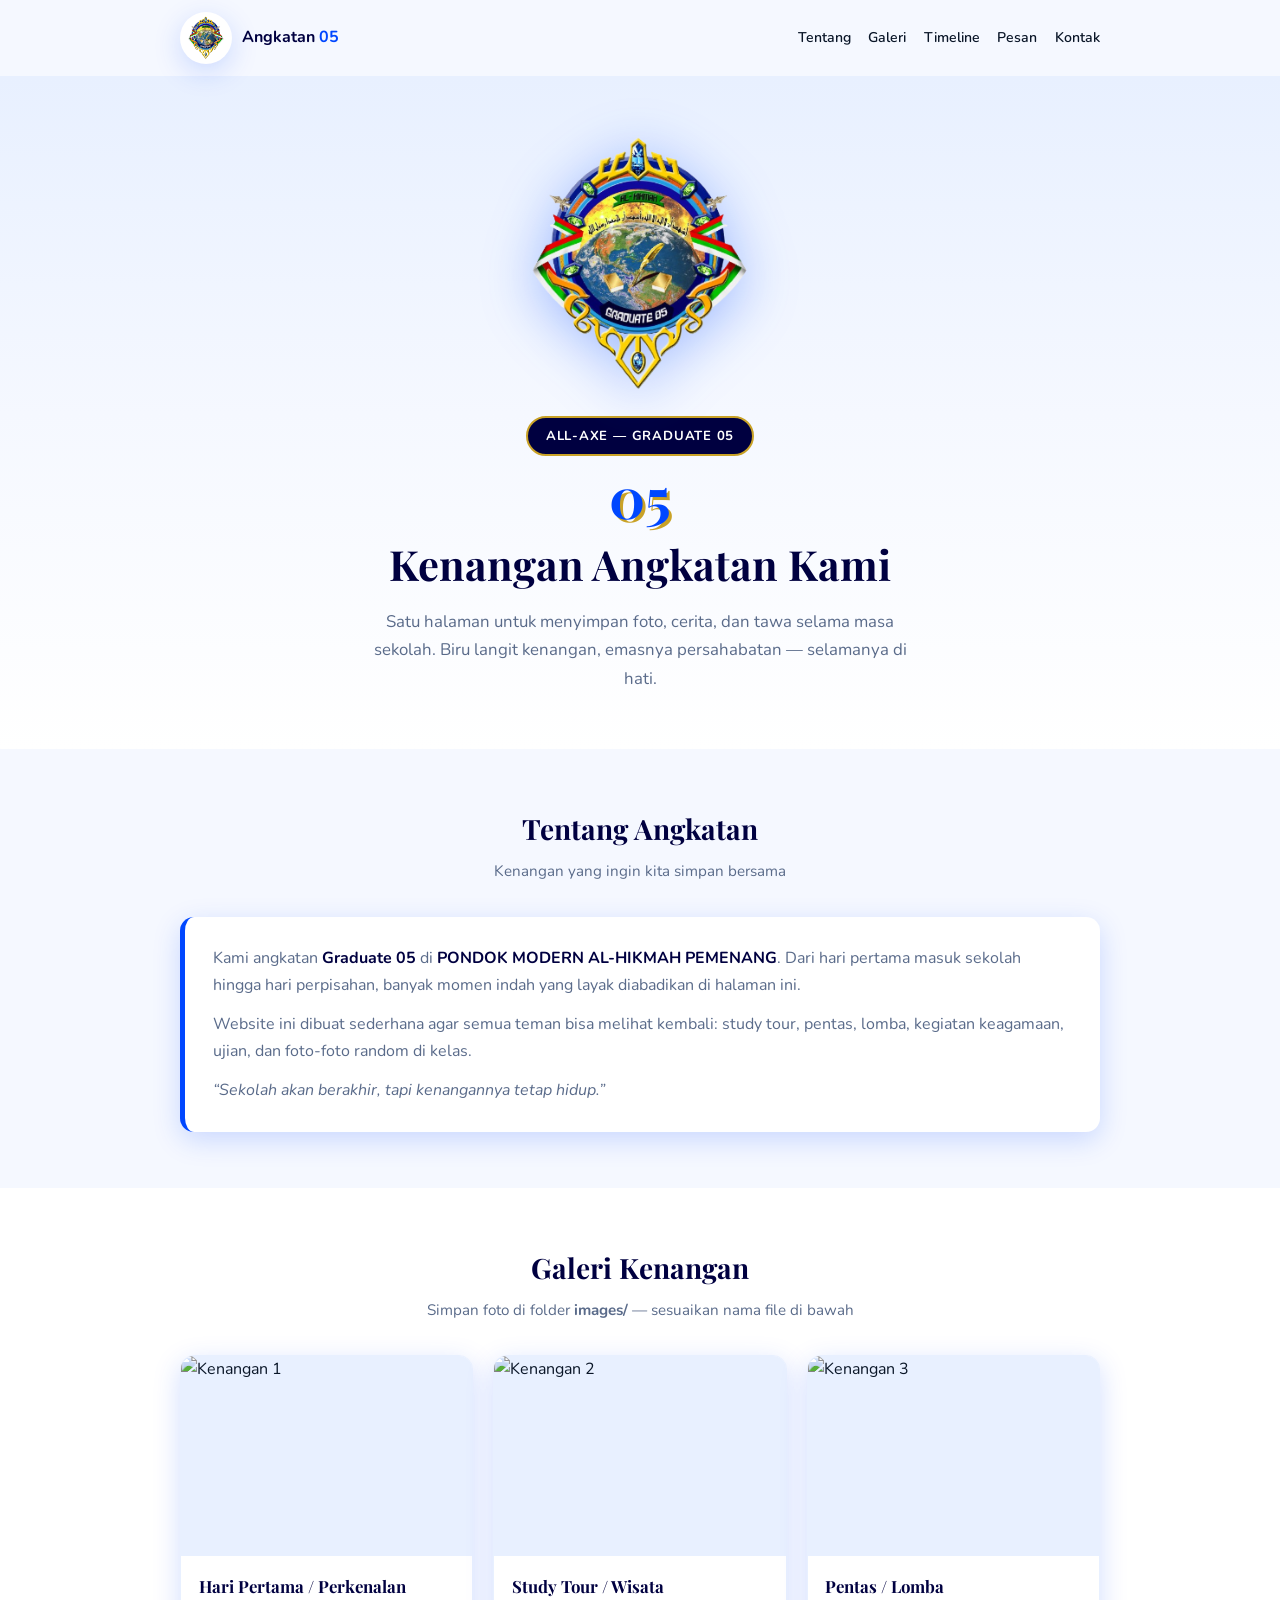
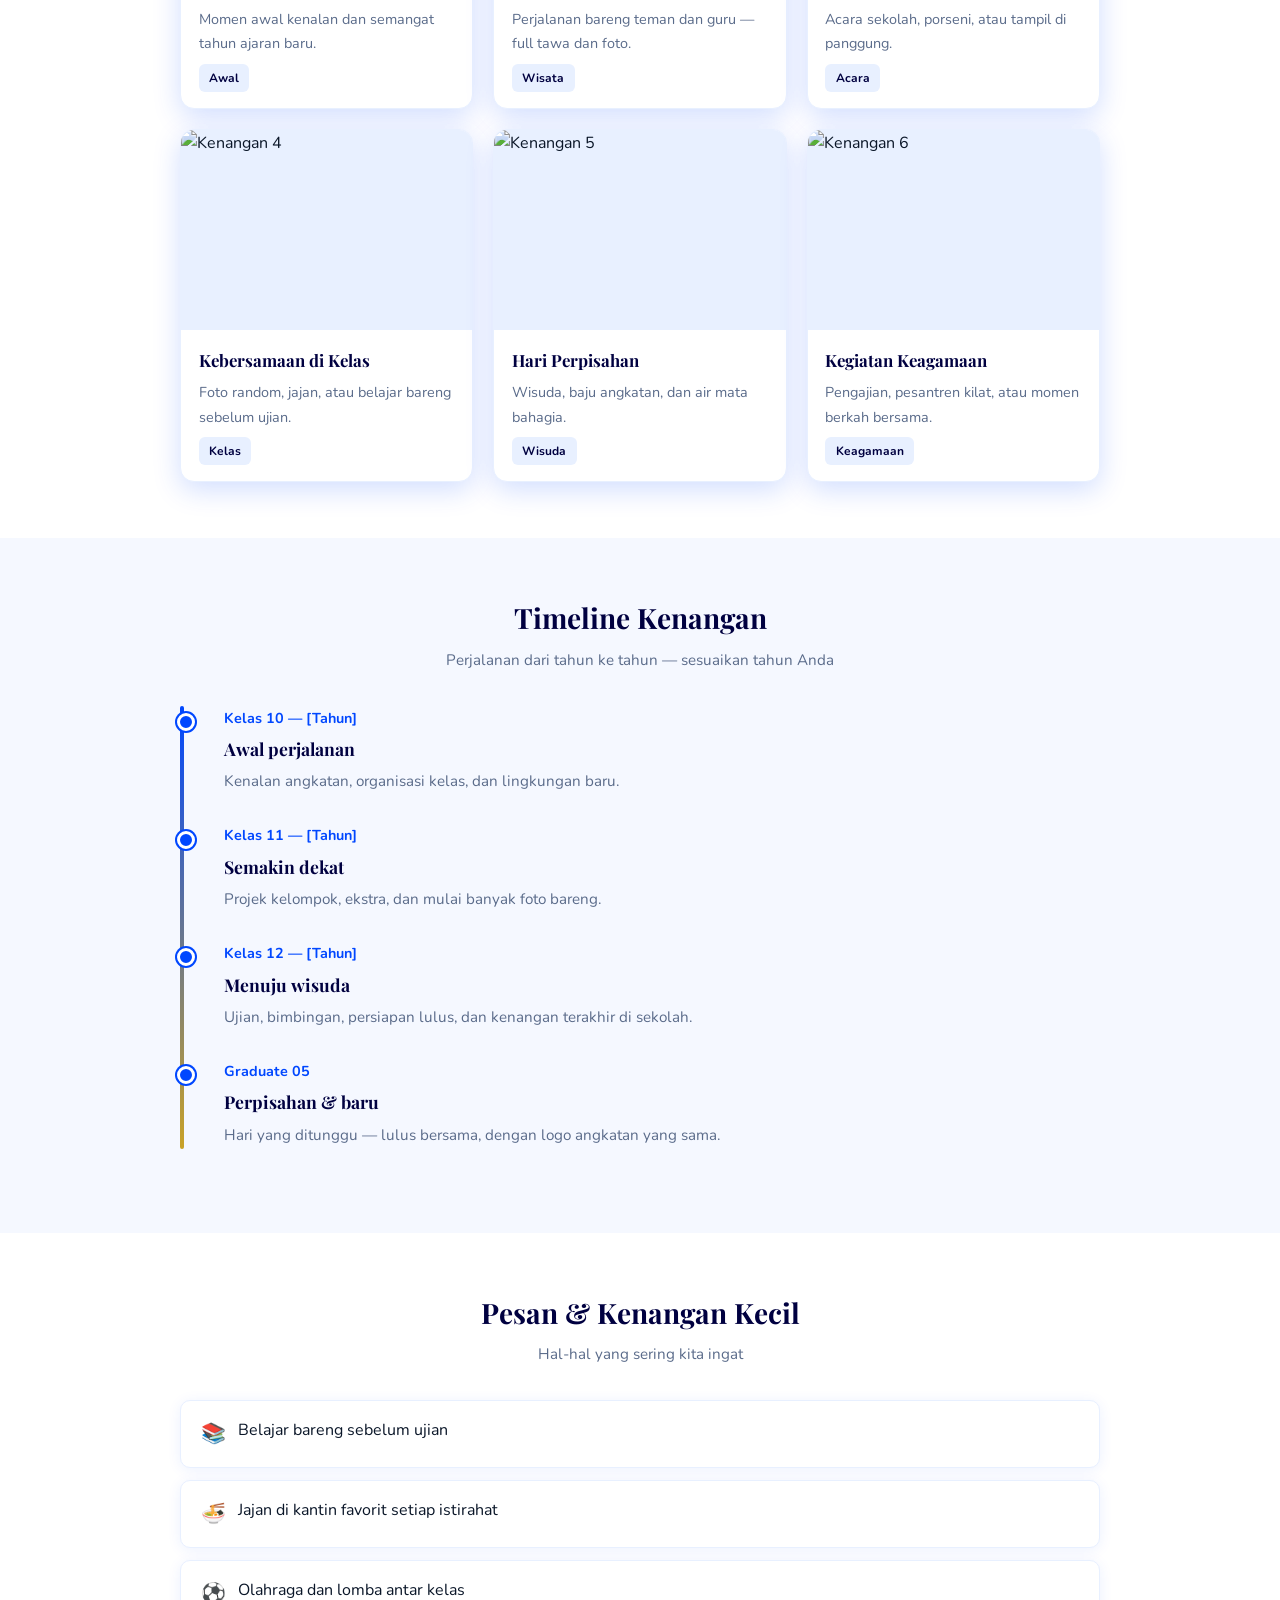
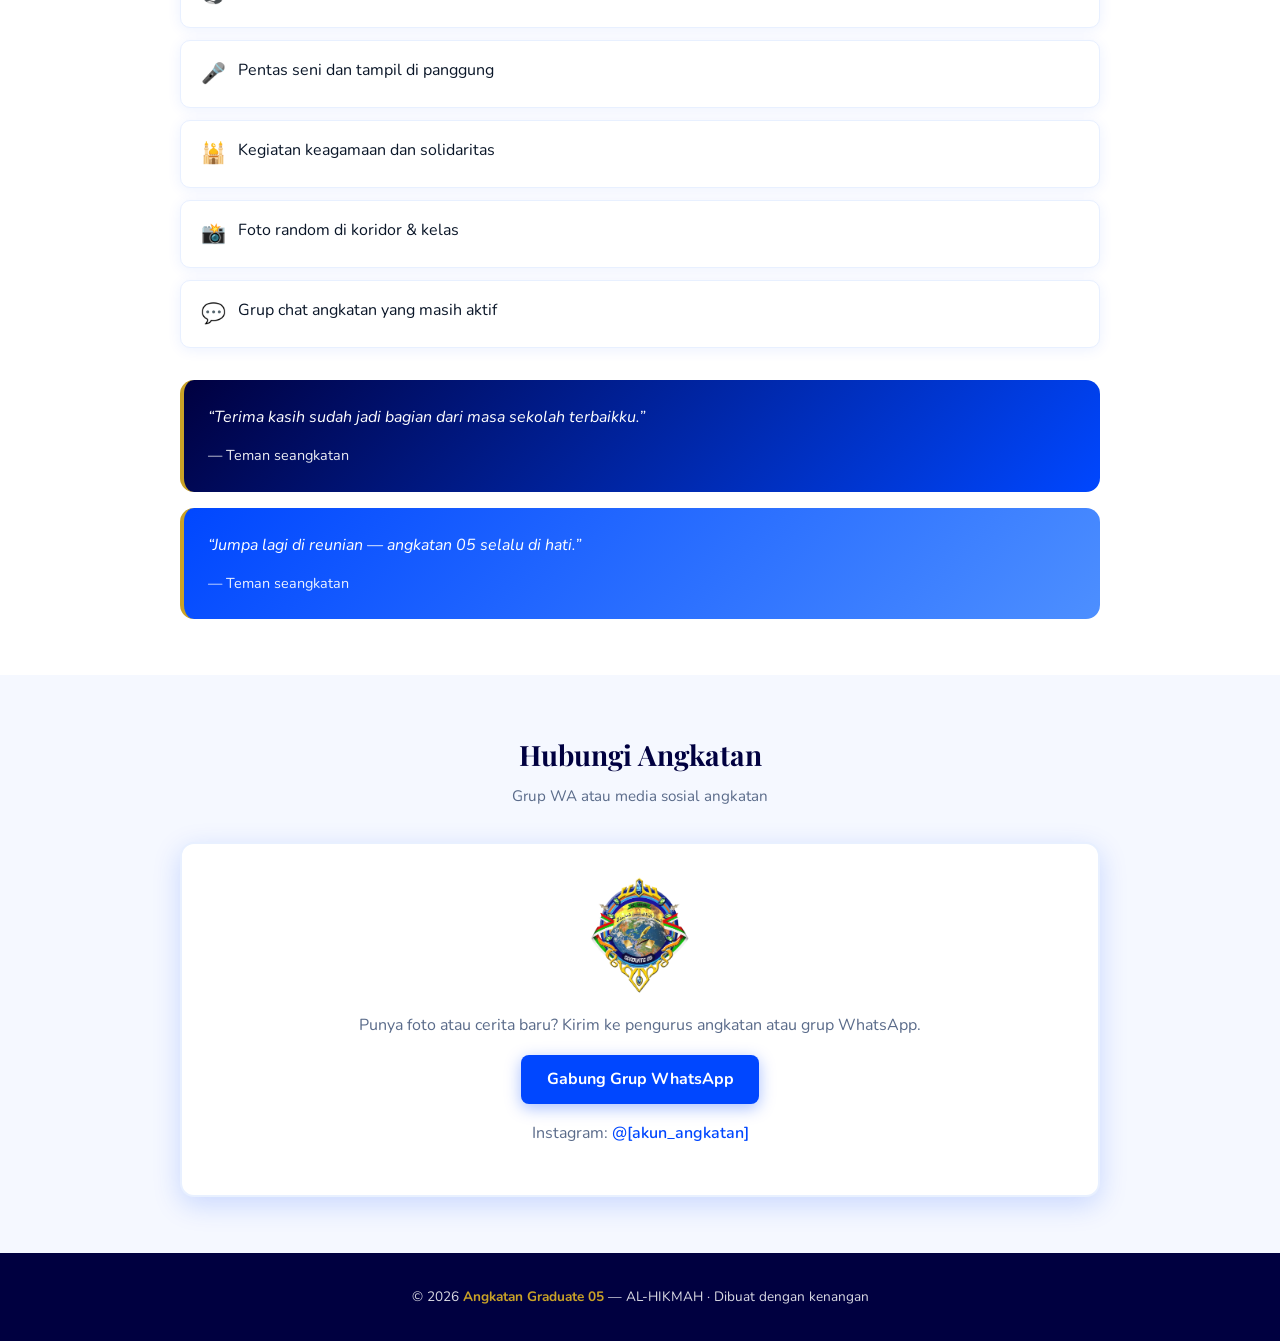
==== portofolio all_axe.html @ e1f3065b "portofolio" ====
<!DOCTYPE html>
<html lang="id">
<head>
  <meta charset="UTF-8" />
  <meta name="viewport" content="width=device-width, initial-scale=1.0" />
  <meta name="description" content="Kenangan Angkatan All-Axe Graduate 05" />
  <title>Kenangan Angkatan All Axe Graduate 05</title>
  <link rel="preconnect" href="https://fonts.googleapis.com" />
  <link rel="preconnect" href="https://fonts.gstatic.com" crossorigin />
  <link href="https://fonts.googleapis.com/css2?family=Playfair+Display:wght@600;700&family=Nunito:wght@400;600;700&display=swap" rel="stylesheet" />
  <style>
    :root {
      --biru-royal: #0047ff;
      --biru-royal-gelap: #0036c4;
      --biru-navy: #000040;
      --biru-muda: #e8f0ff;
      --emas: #c9a227;
      --putih: #ffffff;
      --krem: #f5f8ff;
      --teks: #0a1628;
      --abu: #5a6b8a;
      --bayang: 0 8px 28px rgba(0, 71, 255, 0.18);
      --radius: 14px;
    }

    * { box-sizing: border-box; margin: 0; padding: 0; }
    html { scroll-behavior: smooth; }
    body {
      font-family: "Nunito", system-ui, sans-serif;
      background: var(--krem);
      color: var(--teks);
      line-height: 1.7;
    }
    h1, h2, h3 { font-family: "Playfair Display", Georgia, serif; }
    img { max-width: 100%; display: block; }
    a { color: var(--biru-royal); text-decoration: none; font-weight: 600; }
    a:hover { color: var(--biru-royal-gelap); }

    .container { max-width: 960px; margin: 0 auto; padding: 0 1.25rem; }

    /* Header */
    header {
      position: sticky;
      top: 0;
      z-index: 50;
      background: rgba(245, 248, 255, 0.96);
      backdrop-filter: blur(10px);
      border-bottom: 2px solid var(--biru-muda);
    }
    .nav-inner {
      display: flex;
      align-items: center;
      justify-content: space-between;
      padding: 0.75rem 1.25rem;
      max-width: 960px;
      margin: 0 auto;
      flex-wrap: wrap;
      gap: 0.75rem;
    }
    .logo-wrap {
      display: flex;
      align-items: center;
      gap: 0.65rem;
      text-decoration: none;
      color: var(--biru-navy);
    }
    .logo-img {
      width: 52px;
      height: 52px;
      object-fit: contain;
      border-radius: 50%;
      background: var(--putih);
      padding: 4px;
      box-shadow: var(--bayang);
    }
    .logo-text { font-weight: 700; font-size: 1rem; }
    .logo-text strong { color: var(--biru-royal); }
    nav { display: flex; gap: 1.1rem; flex-wrap: wrap; }
    nav a { font-size: 0.88rem; color: var(--teks); font-weight: 600; }
    nav a:hover { color: var(--biru-royal); }

    /* Hero */
    .hero {
      text-align: center;
      padding: 3.5rem 1.25rem 3.5rem;
      background: linear-gradient(180deg, var(--biru-muda) 0%, var(--krem) 50%, var(--putih) 100%);
    }
    .hero-logo-wrap {
      margin: 0 auto 1.25rem;
      width: min(220px, 60vw);
    }
    .hero-logo {
      width: 100%;
      height: auto;
      object-fit: contain;
      filter: drop-shadow(0 10px 28px rgba(0, 71, 255, 0.35));
    }
    .hero .badge {
      display: inline-block;
      background: var(--biru-navy);
      color: var(--putih);
      padding: 0.4rem 1.1rem;
      border-radius: 999px;
      font-size: 0.82rem;
      font-weight: 700;
      letter-spacing: 0.06em;
      margin-bottom: 0.75rem;
      border: 2px solid var(--emas);
    }
    .hero .tahun {
      font-size: 3.5rem;
      font-weight: 700;
      color: var(--biru-royal);
      text-shadow: 3px 3px 0 var(--emas);
      line-height: 1;
      margin-bottom: 0.35rem;
      font-family: "Playfair Display", serif;
    }
    .hero h1 {
      font-size: clamp(1.85rem, 5vw, 2.6rem);
      color: var(--biru-navy);
      margin-bottom: 0.5rem;
    }
    .hero .sub {
      font-size: 1.05rem;
      color: var(--abu);
      max-width: 540px;
      margin: 0 auto;
    }

    /* Sections */
    section { padding: 3.5rem 0; }
    section.alt { background: var(--putih); }
    .section-head { text-align: center; margin-bottom: 2rem; }
    .section-head h2 {
      font-size: 1.75rem;
      color: var(--biru-navy);
      margin-bottom: 0.35rem;
    }
    .section-head p { color: var(--abu); font-size: 0.95rem; }

    .intro {
      background: var(--putih);
      padding: 1.75rem;
      border-radius: var(--radius);
      box-shadow: var(--bayang);
      border-left: 5px solid var(--biru-royal);
    }
    .intro p { margin-bottom: 0.75rem; color: var(--abu); }
    .intro p:last-child { margin-bottom: 0; }
    .intro strong { color: var(--biru-navy); }

    /* Galeri */
    .gallery {
      display: grid;
      grid-template-columns: repeat(auto-fill, minmax(260px, 1fr));
      gap: 1.25rem;
    }
    .memory-card {
      background: var(--putih);
      border-radius: var(--radius);
      overflow: hidden;
      box-shadow: var(--bayang);
      border: 1px solid var(--biru-muda);
      transition: transform 0.2s;
    }
    .memory-card:hover { transform: translateY(-5px); }
    .memory-card img {
      width: 100%;
      height: 200px;
      object-fit: cover;
      background: var(--biru-muda);
    }
    .memory-card .body { padding: 1rem 1.1rem; }
    .memory-card h3 {
      font-size: 1.05rem;
      color: var(--biru-navy);
      margin-bottom: 0.35rem;
    }
    .memory-card p { font-size: 0.9rem; color: var(--abu); }
    .memory-card .tag {
      display: inline-block;
      margin-top: 0.5rem;
      font-size: 0.75rem;
      background: var(--biru-muda);
      color: var(--biru-navy);
      padding: 0.25rem 0.65rem;
      border-radius: 6px;
      font-weight: 700;
    }

    /* Timeline */
    .timeline { position: relative; padding-left: 1.5rem; }
    .timeline::before {
      content: "";
      position: absolute;
      left: 0;
      top: 0;
      bottom: 0;
      width: 4px;
      background: linear-gradient(var(--biru-royal), var(--emas));
      border-radius: 4px;
    }
    .timeline-item {
      position: relative;
      margin-bottom: 1.75rem;
      padding-left: 1.25rem;
    }
    .timeline-item::before {
      content: "";
      position: absolute;
      left: -1.7rem;
      top: 0.45rem;
      width: 12px;
      height: 12px;
      background: var(--biru-royal);
      border: 3px solid var(--putih);
      border-radius: 50%;
      box-shadow: 0 0 0 2px var(--biru-royal);
    }
    .timeline-item .year {
      font-weight: 700;
      color: var(--biru-royal);
      font-size: 0.9rem;
      margin-bottom: 0.25rem;
    }
    .timeline-item h3 {
      font-size: 1.1rem;
      color: var(--biru-navy);
      margin-bottom: 0.35rem;
    }
    .timeline-item p { color: var(--abu); font-size: 0.95rem; }

    /* Pesan */
    .list-memories { list-style: none; display: grid; gap: 0.75rem; }
    .list-memories li {
      background: var(--putih);
      padding: 1rem 1.25rem;
      border-radius: 10px;
      box-shadow: 0 2px 14px rgba(0, 71, 255, 0.08);
      display: flex;
      gap: 0.75rem;
      align-items: flex-start;
      border: 1px solid var(--biru-muda);
    }
    .list-memories .icon { font-size: 1.25rem; flex-shrink: 0; }

    .quotes { display: grid; gap: 1rem; margin-top: 2rem; }
    .quote-box {
      background: linear-gradient(135deg, var(--biru-navy) 0%, var(--biru-royal) 100%);
      color: var(--putih);
      padding: 1.5rem;
      border-radius: var(--radius);
      font-style: italic;
      border-left: 4px solid var(--emas);
    }
    .quote-box.alt {
      background: linear-gradient(135deg, var(--biru-royal) 0%, #4d8fff 100%);
    }
    .quote-box cite {
      display: block;
      margin-top: 0.75rem;
      font-style: normal;
      font-size: 0.9rem;
      opacity: 0.92;
    }

    /* Kontak */
    .contact-box {
      text-align: center;
      background: var(--putih);
      padding: 2rem;
      border-radius: var(--radius);
      box-shadow: var(--bayang);
      border: 2px solid var(--biru-muda);
    }
    .contact-box p { color: var(--abu); margin-bottom: 1rem; }
    .contact-logo {
      width: 100px;
      margin: 0 auto 1rem;
      opacity: 0.95;
    }
    .btn {
      display: inline-block;
      background: var(--biru-royal);
      color: var(--putih);
      padding: 0.7rem 1.6rem;
      border-radius: 8px;
      font-weight: 700;
      box-shadow: 0 4px 16px rgba(0, 71, 255, 0.35);
    }
    .btn:hover {
      background: var(--biru-royal-gelap);
      color: var(--putih);
      text-decoration: none;
    }

    footer {
      text-align: center;
      padding: 2rem 1rem;
      font-size: 0.85rem;
      color: var(--abu);
      background: var(--biru-navy);
      color: rgba(255,255,255,0.85);
    }
    footer strong { color: var(--emas); }
  </style>
</head>
<body>

  <header>
    <div class="nav-inner">
      <a href="#" class="logo-wrap">
        <img src="logo2.png" alt="Logo All-Axe Graduate 05" class="logo-img" />
        <span class="logo-text">Angkatan <strong>05</strong></span>
      </a>
      <nav>
        <a href="#tentang">Tentang</a>
        <a href="#galeri">Galeri</a>
        <a href="#timeline">Timeline</a>
        <a href="#pesan">Pesan</a>
        <a href="#kontak">Kontak</a>
      </nav>
    </div>
  </header>

  <section class="hero">
    <div class="hero-logo-wrap">
      <img
        src="logo2.png"
        alt="Logo All-Axe Graduate 05"
        class="hero-logo"
      />
    </div>
    <span class="badge">ALL-AXE — GRADUATE 05</span>
    <p class="tahun">05</p>
    <h1>Kenangan Angkatan Kami</h1>
    <p class="sub">
      Satu halaman untuk menyimpan foto, cerita, dan tawa selama masa sekolah.
      Biru langit kenangan, emasnya persahabatan — selamanya di hati.
    </p>
  </section>

  <section id="tentang">
    <div class="container">
      <div class="section-head">
        <h2>Tentang Angkatan</h2>
        <p>Kenangan yang ingin kita simpan bersama</p>
      </div>
      <div class="intro">
        <p>
          Kami angkatan <strong>Graduate 05</strong> di <strong>PONDOK MODERN AL-HIKMAH PEMENANG</strong>.
          Dari hari pertama masuk sekolah hingga hari perpisahan, banyak momen indah
          yang layak diabadikan di halaman ini.
        </p>
        <p>
          Website ini dibuat sederhana agar semua teman bisa melihat kembali:
          study tour, pentas, lomba, kegiatan keagamaan, ujian, dan foto-foto random di kelas.
        </p>
        <p><em>“Sekolah akan berakhir, tapi kenangannya tetap hidup.”</em></p>
      </div>
    </div>
  </section>

  <section id="galeri" class="alt">
    <div class="container">
      <div class="section-head">
        <h2>Galeri Kenangan</h2>
        <p>Simpan foto di folder <strong>images/</strong> — sesuaikan nama file di bawah</p>
      </div>
      <div class="gallery">

        <article class="memory-card">
          <img src="images/foto-1.jpg" alt="Kenangan 1" />
          <div class="body">
            <h3>Hari Pertama / Perkenalan</h3>
            <p>Momen awal kenalan dan semangat tahun ajaran baru.</p>
            <span class="tag">Awal</span>
          </div>
        </article>

        <article class="memory-card">
          <img src="images/foto-2.jpg" alt="Kenangan 2" />
          <div class="body">
            <h3>Study Tour / Wisata</h3>
            <p>Perjalanan bareng teman dan guru — full tawa dan foto.</p>
            <span class="tag">Wisata</span>
          </div>
        </article>

        <article class="memory-card">
          <img src="images/foto-3.jpg" alt="Kenangan 3" />
          <div class="body">
            <h3>Pentas / Lomba</h3>
            <p>Acara sekolah, porseni, atau tampil di panggung.</p>
            <span class="tag">Acara</span>
          </div>
        </article>

        <article class="memory-card">
          <img src="images/foto-4.jpg" alt="Kenangan 4" />
          <div class="body">
            <h3>Kebersamaan di Kelas</h3>
            <p>Foto random, jajan, atau belajar bareng sebelum ujian.</p>
            <span class="tag">Kelas</span>
          </div>
        </article>

        <article class="memory-card">
          <img src="images/foto-5.jpg" alt="Kenangan 5" />
          <div class="body">
            <h3>Hari Perpisahan</h3>
            <p>Wisuda, baju angkatan, dan air mata bahagia.</p>
            <span class="tag">Wisuda</span>
          </div>
        </article>

        <article class="memory-card">
          <img src="images/foto-6.jpg" alt="Kenangan 6" />
          <div class="body">
            <h3>Kegiatan Keagamaan</h3>
            <p>Pengajian, pesantren kilat, atau momen berkah bersama.</p>
            <span class="tag">Keagamaan</span>
          </div>
        </article>

      </div>
    </div>
  </section>

  <section id="timeline">
    <div class="container">
      <div class="section-head">
        <h2>Timeline Kenangan</h2>
        <p>Perjalanan dari tahun ke tahun — sesuaikan tahun Anda</p>
      </div>
      <div class="timeline">
        <div class="timeline-item">
          <div class="year">Kelas 10 — [Tahun]</div>
          <h3>Awal perjalanan</h3>
          <p>Kenalan angkatan, organisasi kelas, dan lingkungan baru.</p>
        </div>
        <div class="timeline-item">
          <div class="year">Kelas 11 — [Tahun]</div>
          <h3>Semakin dekat</h3>
          <p>Projek kelompok, ekstra, dan mulai banyak foto bareng.</p>
        </div>
        <div class="timeline-item">
          <div class="year">Kelas 12 — [Tahun]</div>
          <h3>Menuju wisuda</h3>
          <p>Ujian, bimbingan, persiapan lulus, dan kenangan terakhir di sekolah.</p>
        </div>
        <div class="timeline-item">
          <div class="year">Graduate 05</div>
          <h3>Perpisahan &amp; baru</h3>
          <p>Hari yang ditunggu — lulus bersama, dengan logo angkatan yang sama.</p>
        </div>
      </div>
    </div>
  </section>

  <section id="pesan" class="alt">
    <div class="container">
      <div class="section-head">
        <h2>Pesan &amp; Kenangan Kecil</h2>
        <p>Hal-hal yang sering kita ingat</p>
      </div>
      <ul class="list-memories">
        <li><span class="icon">📚</span> Belajar bareng sebelum ujian</li>
        <li><span class="icon">🍜</span> Jajan di kantin favorit setiap istirahat</li>
        <li><span class="icon">⚽</span> Olahraga dan lomba antar kelas</li>
        <li><span class="icon">🎤</span> Pentas seni dan tampil di panggung</li>
        <li><span class="icon">🕌</span> Kegiatan keagamaan dan solidaritas</li>
        <li><span class="icon">📸</span> Foto random di koridor &amp; kelas</li>
        <li><span class="icon">💬</span> Grup chat angkatan yang masih aktif</li>
      </ul>

      <div class="quotes">
        <blockquote class="quote-box">
          “Terima kasih sudah jadi bagian dari masa sekolah terbaikku.”
          <cite>— Teman seangkatan</cite>
        </blockquote>
        <blockquote class="quote-box alt">
          “Jumpa lagi di reunian — angkatan 05 selalu di hati.”
          <cite>— Teman seangkatan</cite>
        </blockquote>
      </div>
    </div>
  </section>

  <section id="kontak">
    <div class="container">
      <div class="section-head">
        <h2>Hubungi Angkatan</h2>
        <p>Grup WA atau media sosial angkatan</p>
      </div>
      <div class="contact-box">
        <img src="logo2.png" alt="" class="contact-logo" />
        <p>
          Punya foto atau cerita baru? Kirim ke pengurus angkatan atau grup WhatsApp.
        </p>
        <a class="btn" href="https://chat.whatsapp.com/[LINK-GRUP-WA]" target="_blank" rel="noopener">
          Gabung Grup WhatsApp
        </a>
        <p style="margin-top: 1rem;">
          Instagram:
          <a href="https://instagram.com/[akun_angkatan]" target="_blank">@[akun_angkatan]</a>
        </p>
      </div>
    </div>
  </section>
  <footer>
    © 2026 <strong>Angkatan Graduate 05</strong> — AL-HIKMAH · Dibuat dengan kenangan
  </footer>
</body>
</html>
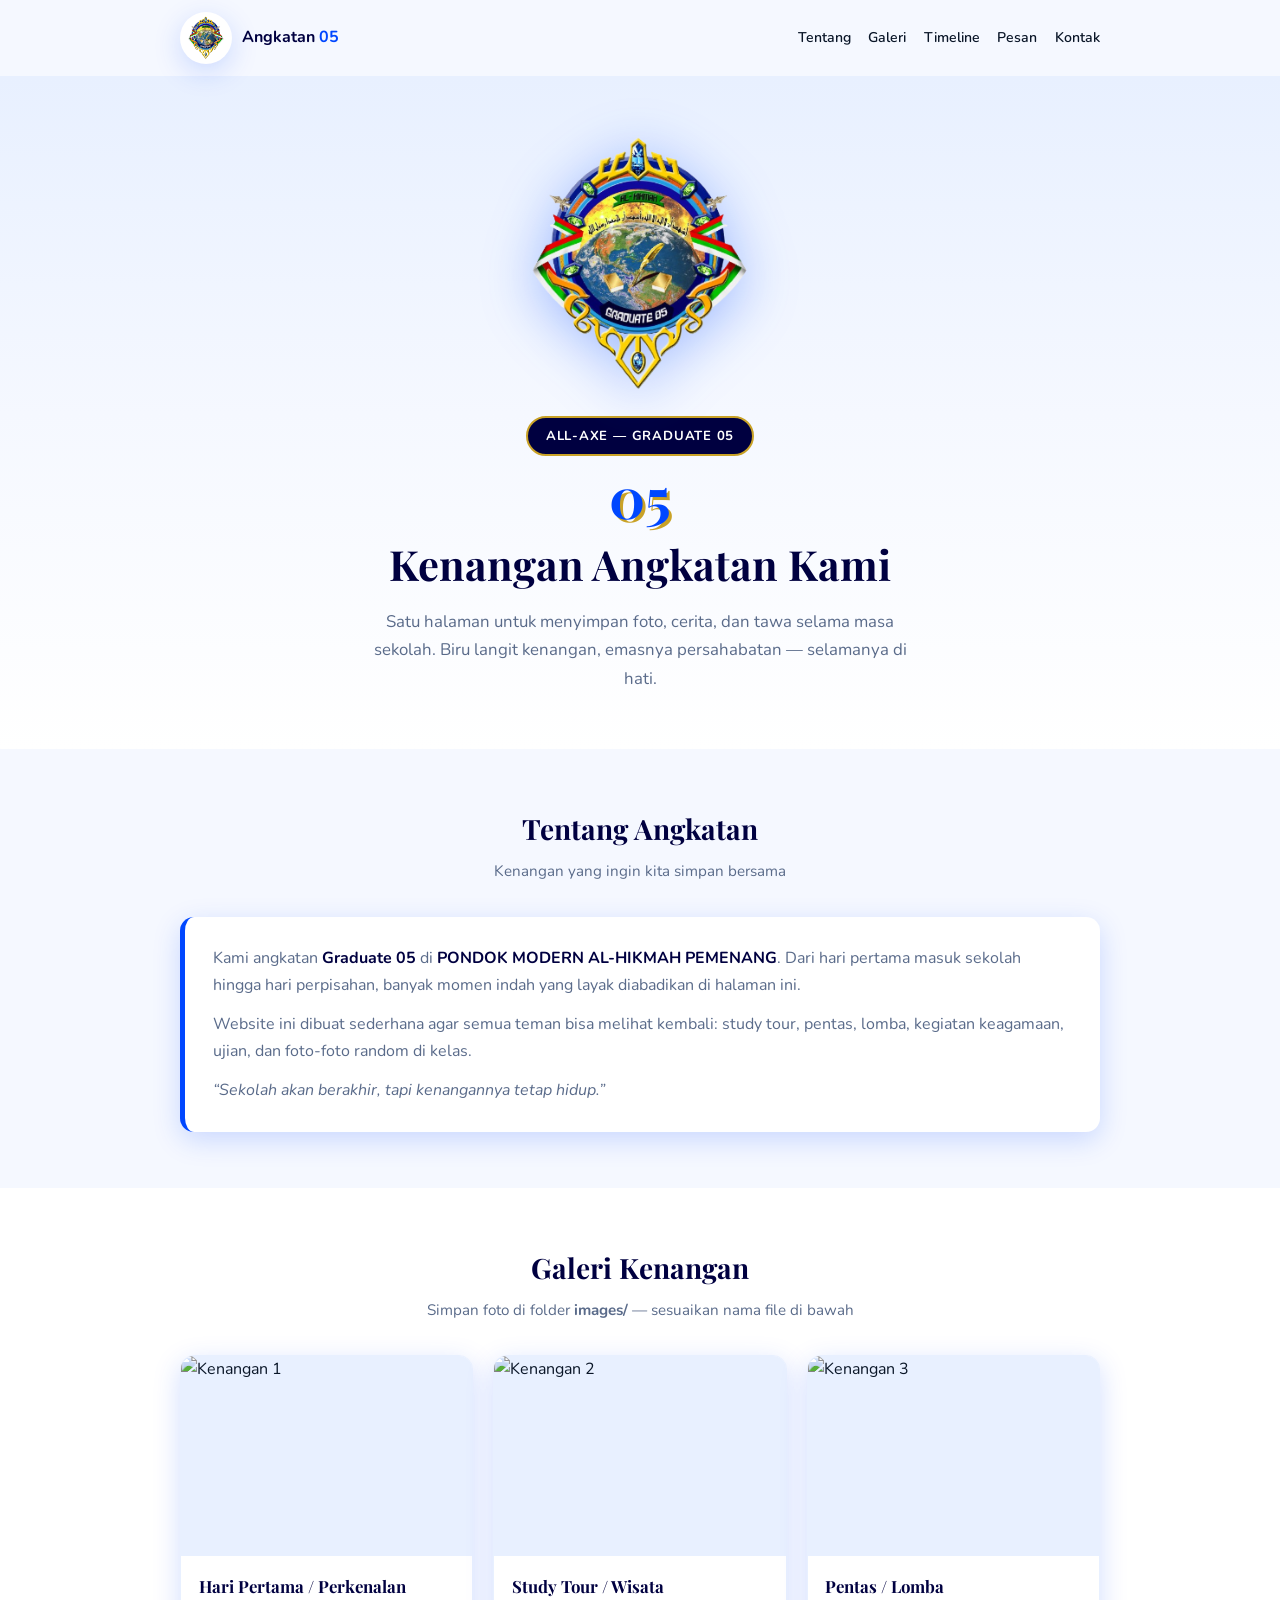
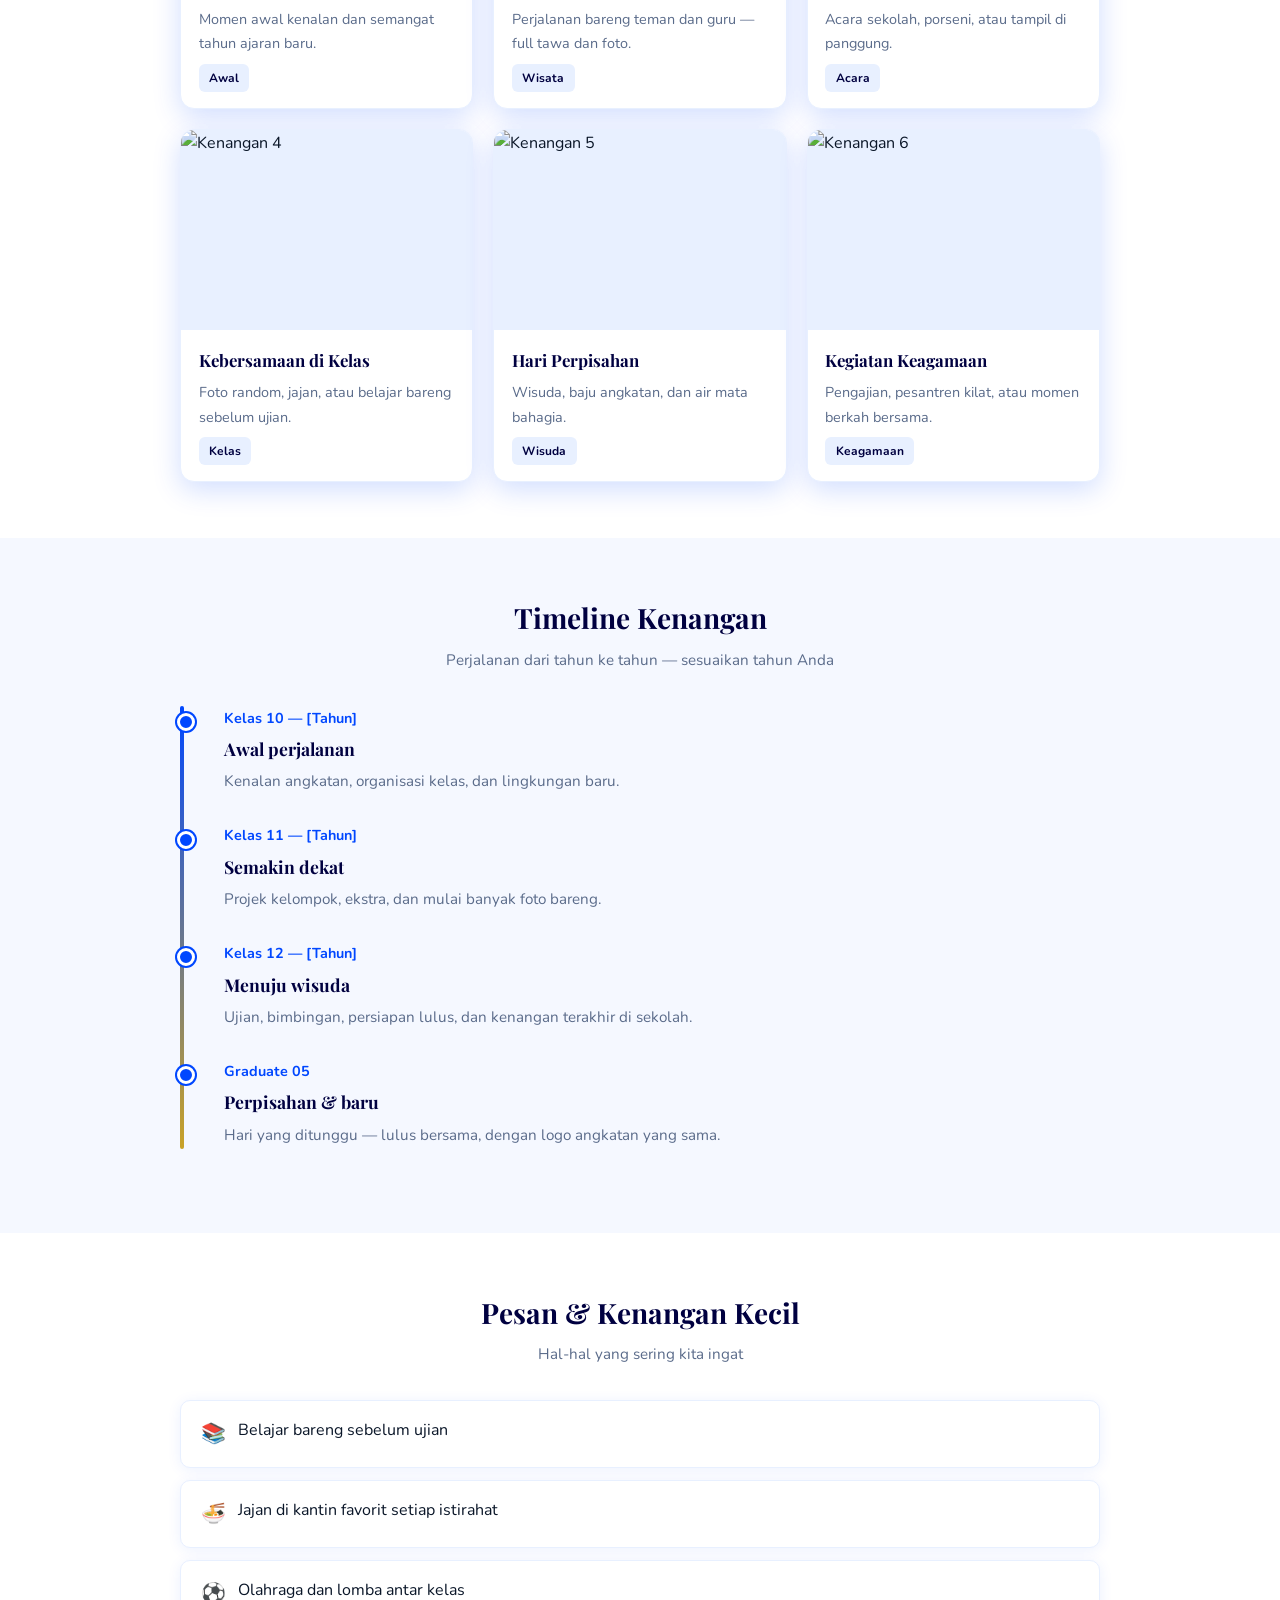
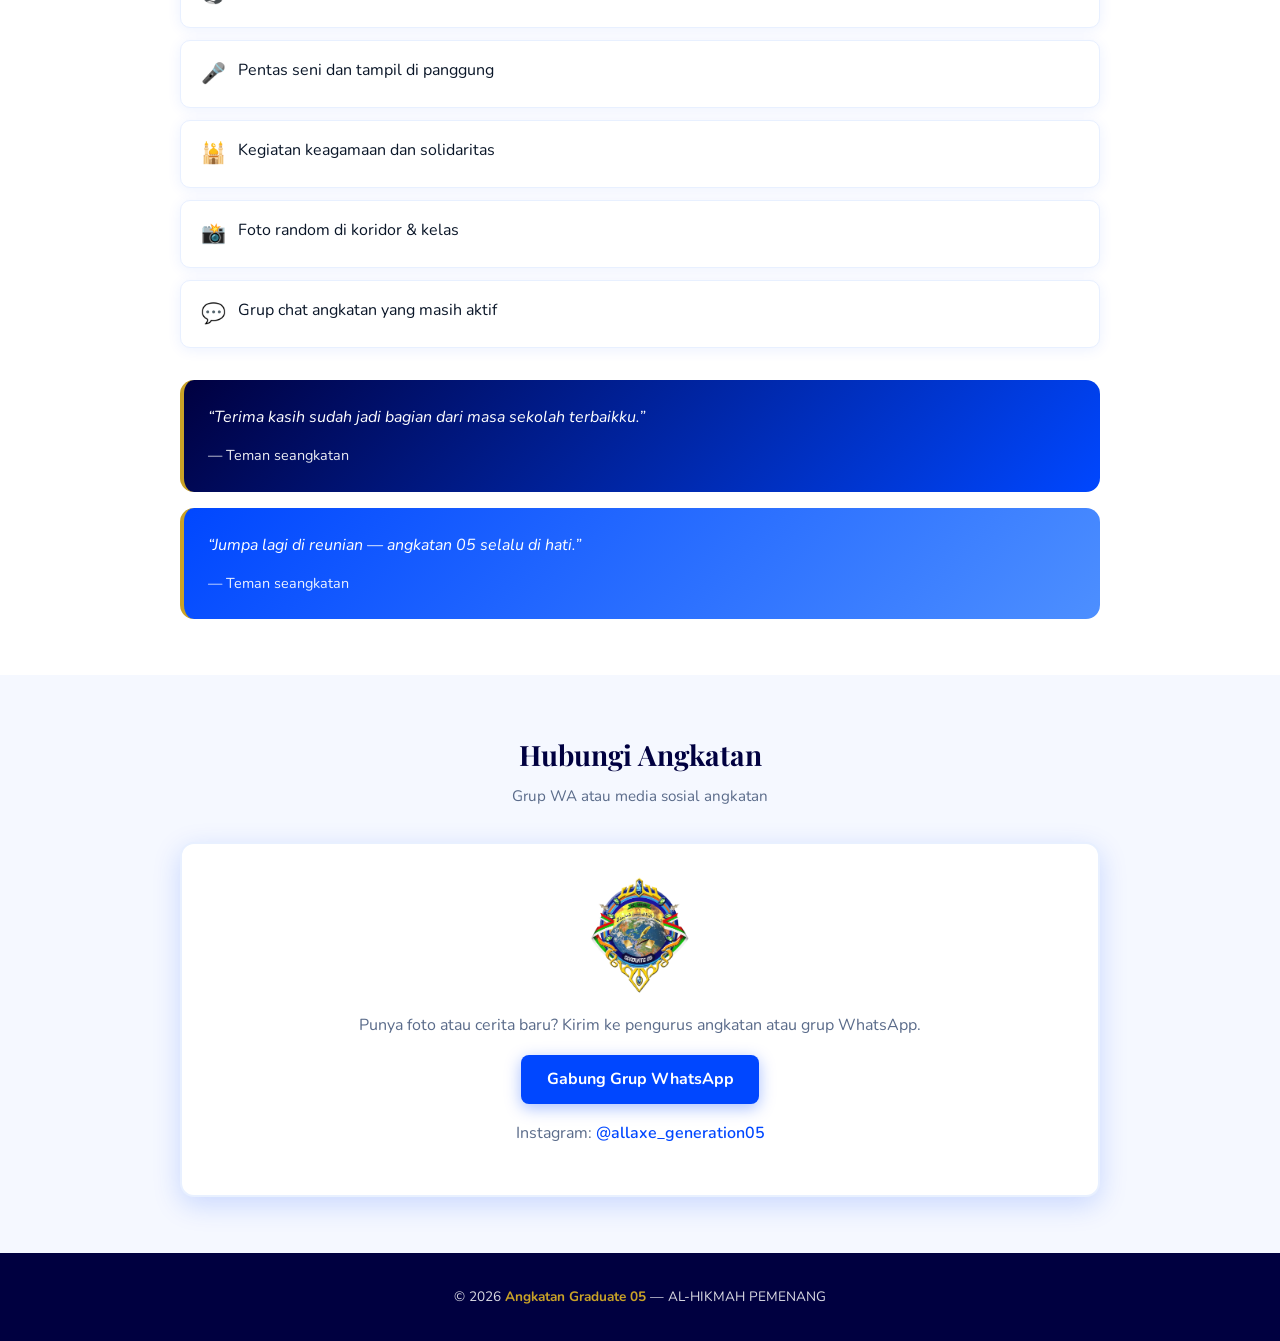
==== commit 36331d3e: "portofolio" ====
--- a/portofolio all_axe.html
+++ b/portofolio all_axe.html
@@ -504,13 +504,13 @@
         </a>
         <p style="margin-top: 1rem;">
           Instagram:
-          <a href="https://instagram.com/[akun_angkatan]" target="_blank">@[akun_angkatan]</a>
+          <a href="https://www.instagram.com/allaxe_generation05?igsh=NnE1MzN6NWh0dDlt" target="_blank">@allaxe_generation05</a>
         </p>
       </div>
     </div>
   </section>
   <footer>
-    © 2026 <strong>Angkatan Graduate 05</strong> — AL-HIKMAH · Dibuat dengan kenangan
+    © 2026 <strong>Angkatan Graduate 05</strong> — AL-HIKMAH PEMENANG
   </footer>
 </body>
 </html>
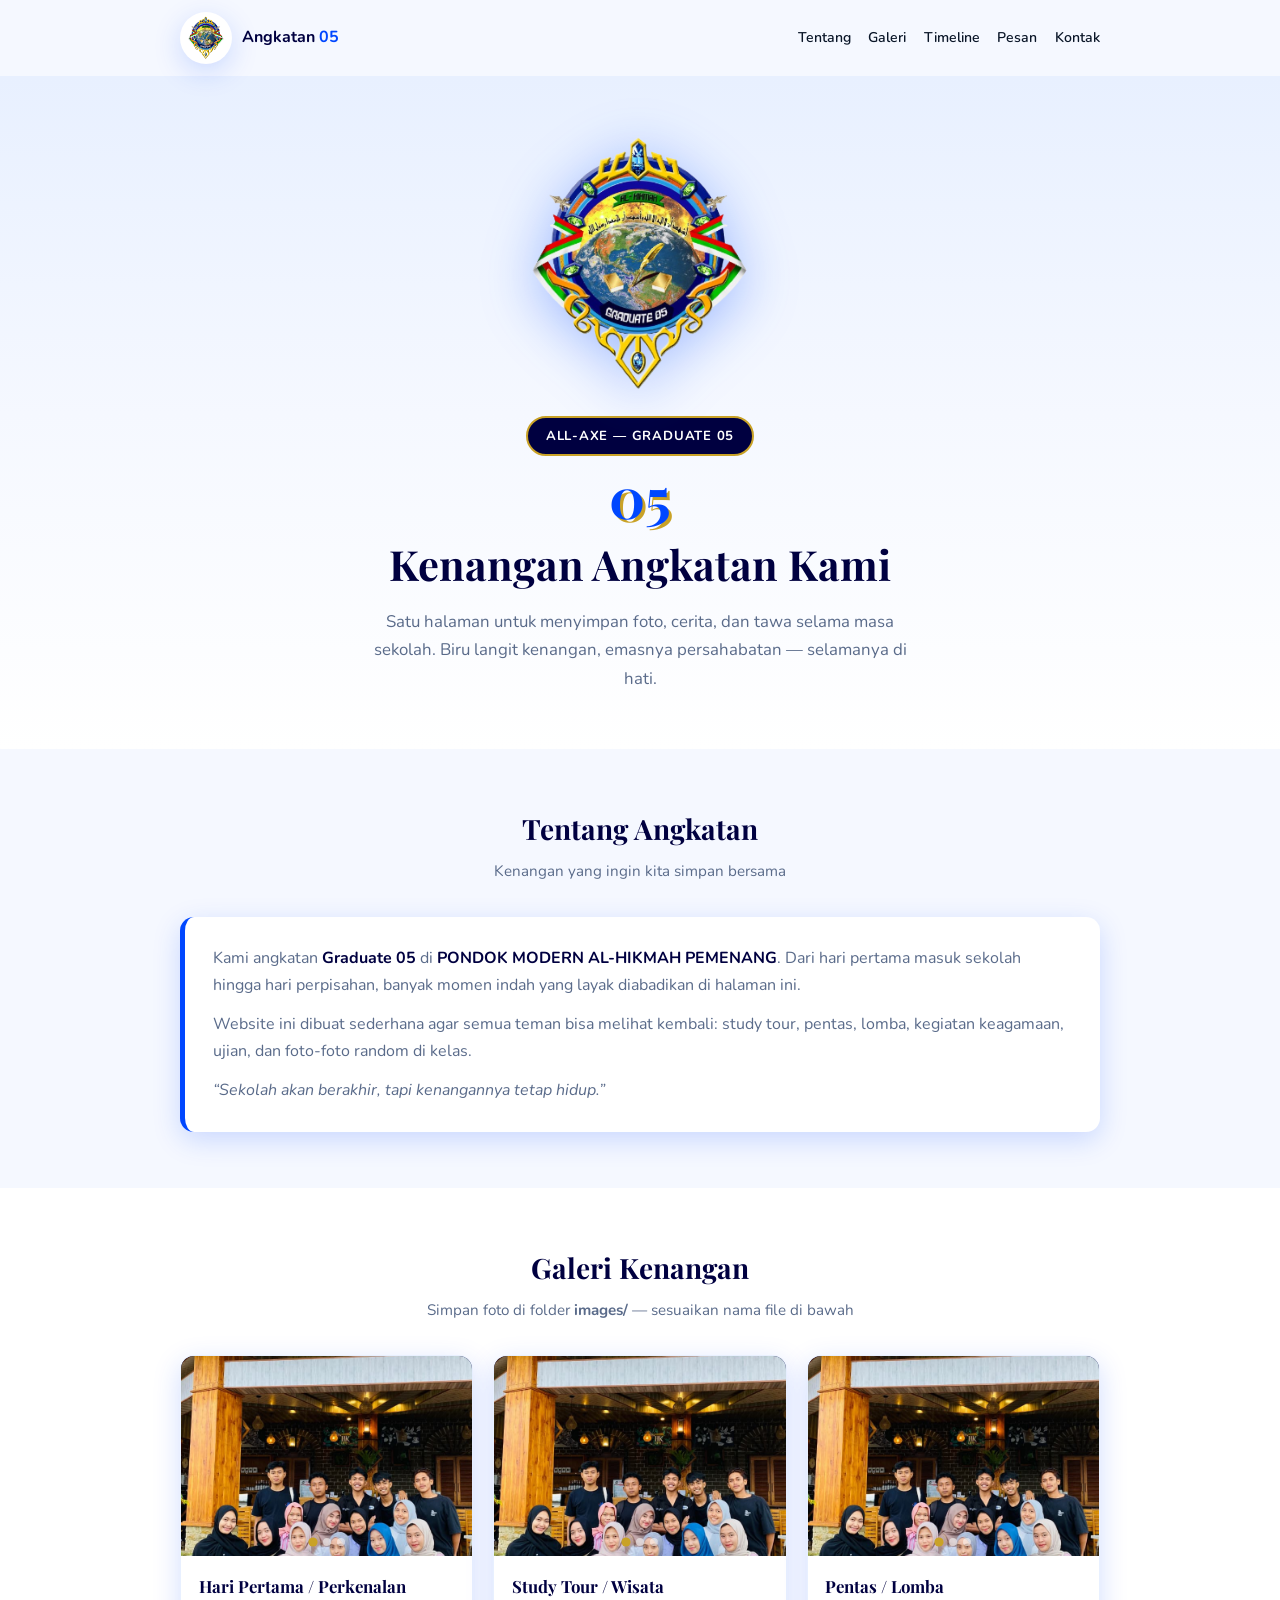
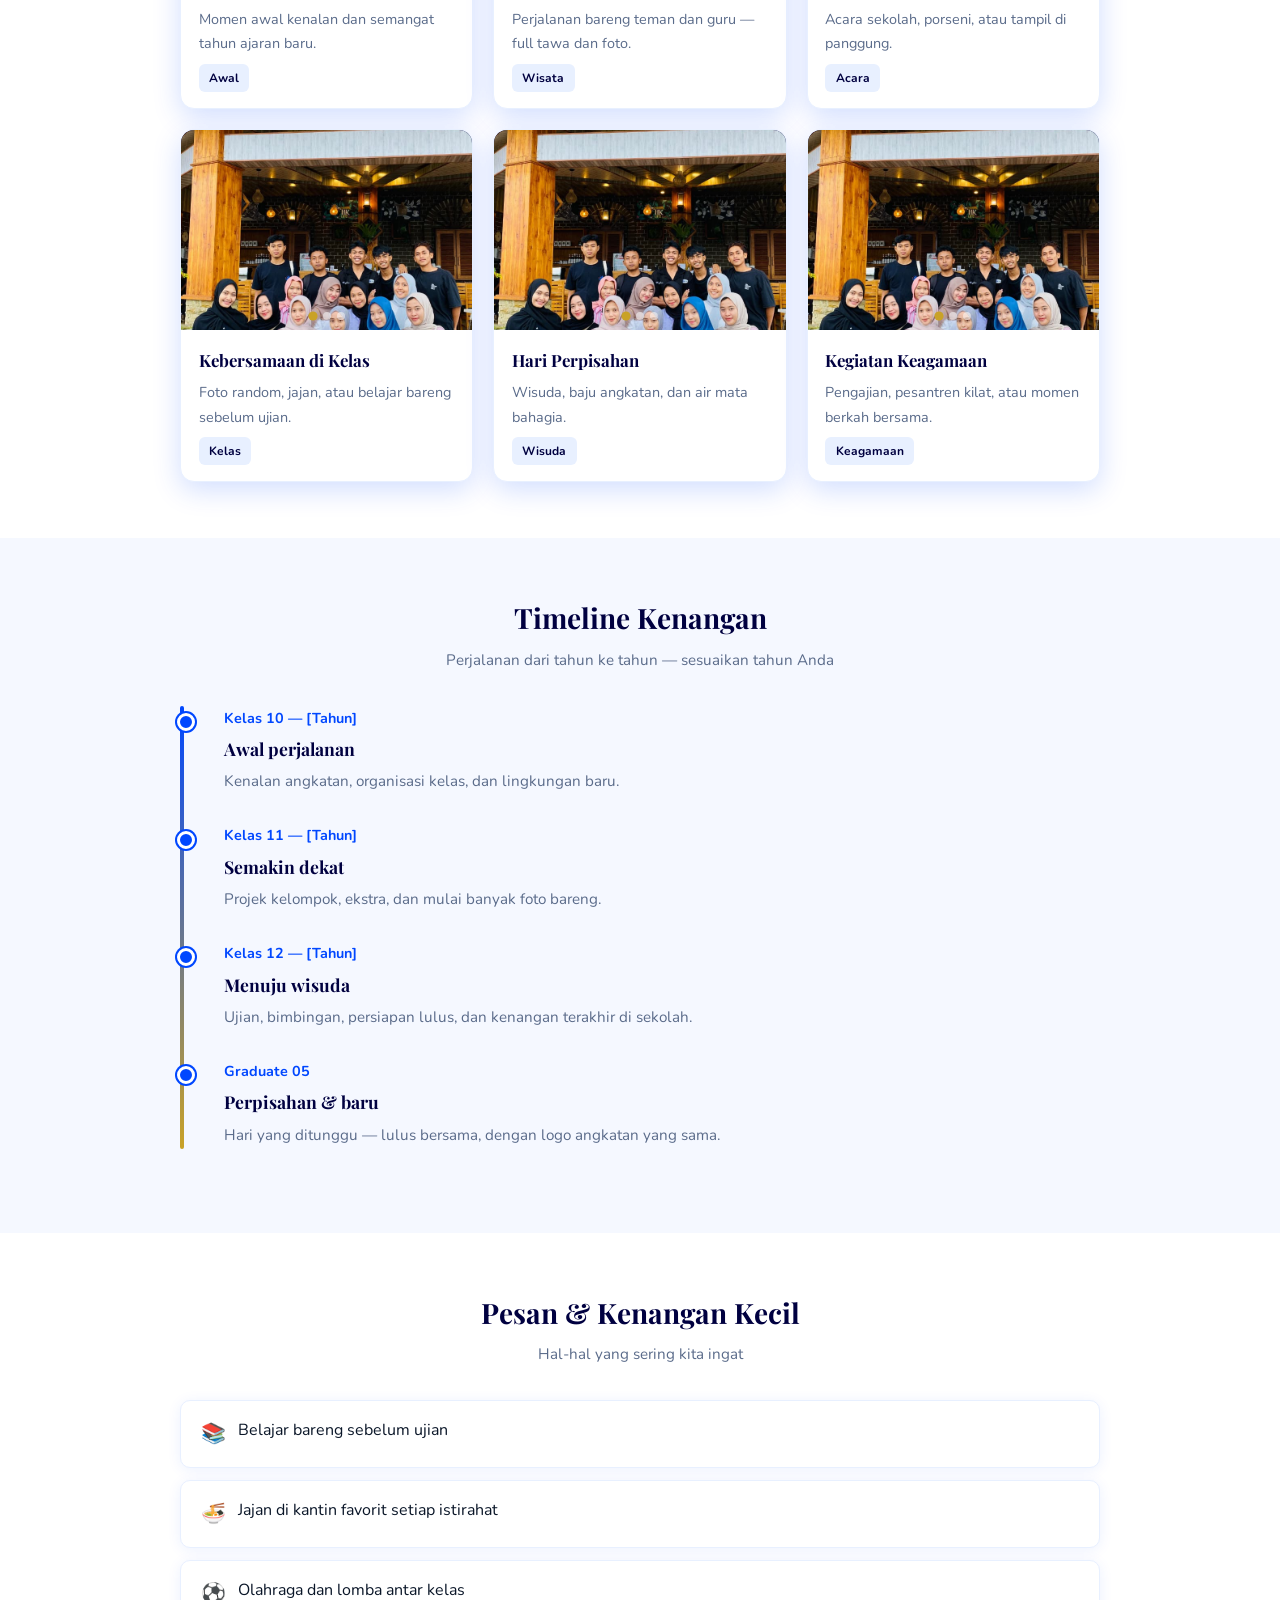
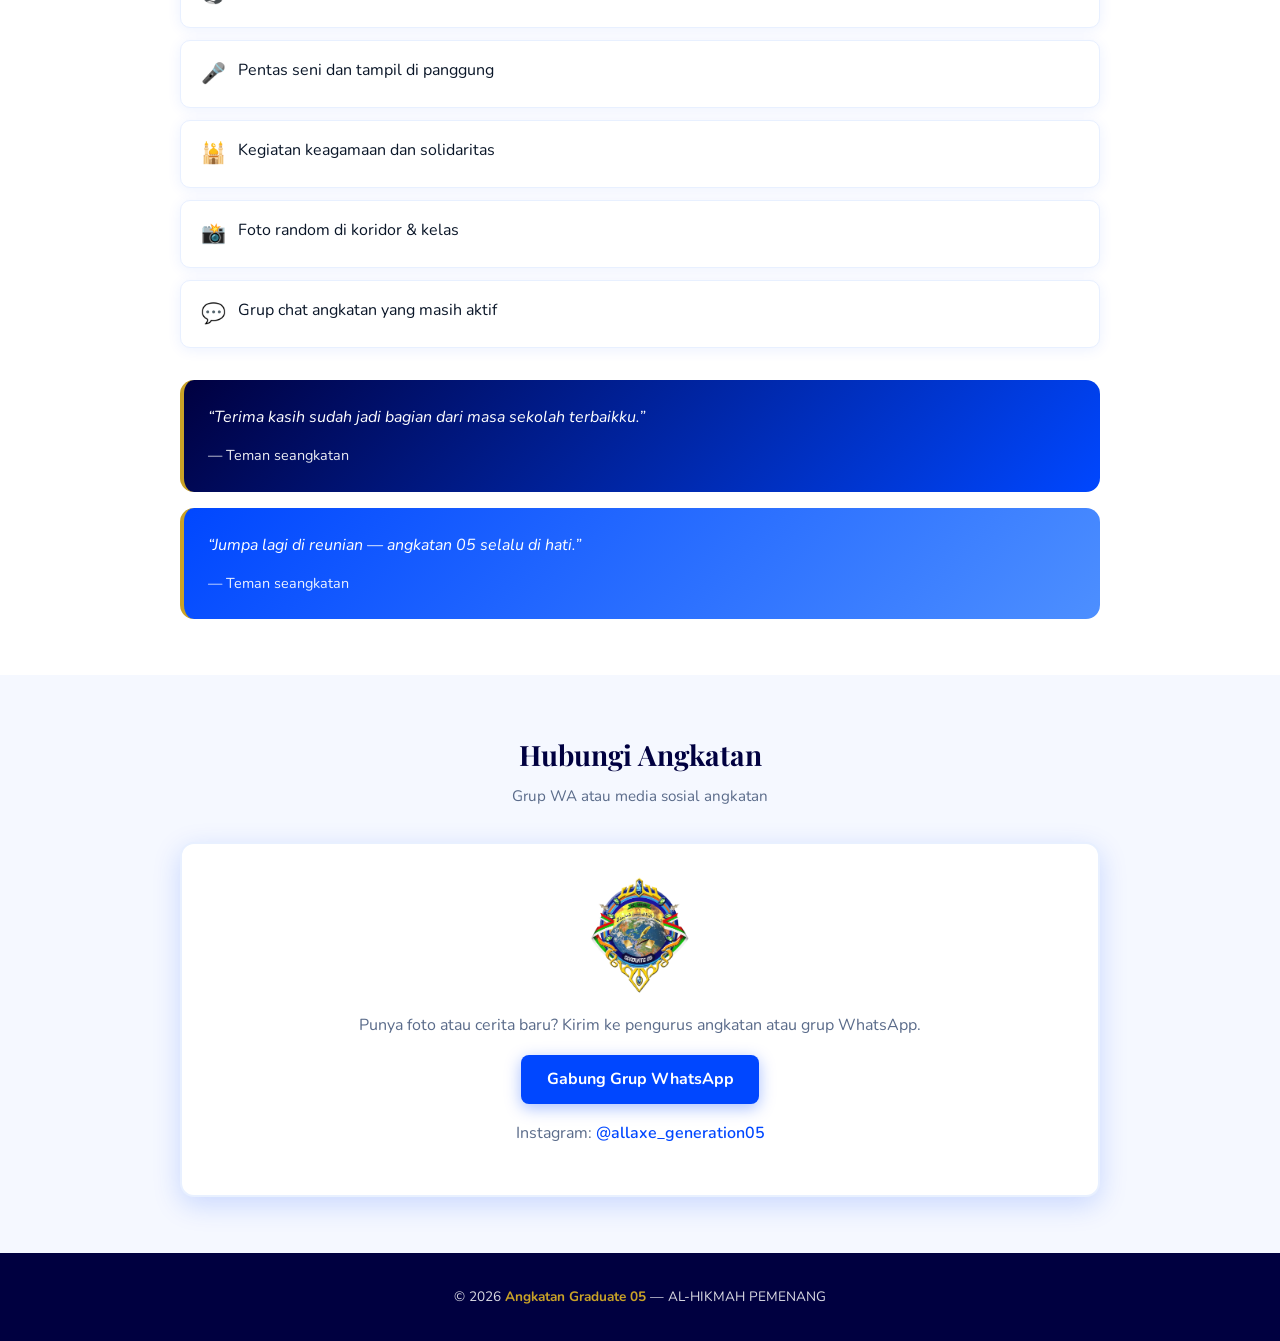
==== commit cbde1a6d: "first commit" ====
--- a/portofolio all_axe.html
+++ b/portofolio all_axe.html
@@ -38,7 +38,6 @@
 
     .container { max-width: 960px; margin: 0 auto; padding: 0 1.25rem; }
 
-    /* Header */
     header {
       position: sticky;
       top: 0;
@@ -79,7 +78,6 @@
     nav a { font-size: 0.88rem; color: var(--teks); font-weight: 600; }
     nav a:hover { color: var(--biru-royal); }
 
-    /* Hero */
     .hero {
       text-align: center;
       padding: 3.5rem 1.25rem 3.5rem;
@@ -128,7 +126,6 @@
       margin: 0 auto;
     }
 
-    /* Sections */
     section { padding: 3.5rem 0; }
     section.alt { background: var(--putih); }
     .section-head { text-align: center; margin-bottom: 2rem; }
@@ -150,7 +147,6 @@
     .intro p:last-child { margin-bottom: 0; }
     .intro strong { color: var(--biru-navy); }
 
-    /* Galeri */
     .gallery {
       display: grid;
       grid-template-columns: repeat(auto-fill, minmax(260px, 1fr));
@@ -165,12 +161,56 @@
       transition: transform 0.2s;
     }
     .memory-card:hover { transform: translateY(-5px); }
-    .memory-card img {
+
+    /* 1 foto (article biasa) */
+    .memory-card > img {
       width: 100%;
       height: 200px;
       object-fit: cover;
       background: var(--biru-muda);
     }
+
+    /* Slider otomatis — foto berganti sendiri */
+    .slider-auto {
+      position: relative;
+      height: 200px;
+      background: var(--biru-navy);
+      overflow: hidden;
+    }
+    .slider-auto img {
+      position: absolute;
+      inset: 0;
+      width: 100%;
+      height: 100%;
+      object-fit: cover;
+      opacity: 0;
+      transition: opacity 0.8s ease-in-out;
+    }
+    .slider-auto img.active {
+      opacity: 1;
+    }
+    .slider-dots {
+      position: absolute;
+      bottom: 10px;
+      left: 0;
+      right: 0;
+      display: flex;
+      justify-content: center;
+      gap: 6px;
+      z-index: 2;
+    }
+    .slider-dots span {
+      width: 8px;
+      height: 8px;
+      border-radius: 50%;
+      background: rgba(255, 255, 255, 0.5);
+      transition: background 0.3s;
+    }
+    .slider-dots span.active {
+      background: var(--emas);
+      transform: scale(1.15);
+    }
+
     .memory-card .body { padding: 1rem 1.1rem; }
     .memory-card h3 {
       font-size: 1.05rem;
@@ -189,7 +229,6 @@
       font-weight: 700;
     }
 
-    /* Timeline */
     .timeline { position: relative; padding-left: 1.5rem; }
     .timeline::before {
       content: "";
@@ -231,7 +270,6 @@
     }
     .timeline-item p { color: var(--abu); font-size: 0.95rem; }
 
-    /* Pesan */
     .list-memories { list-style: none; display: grid; gap: 0.75rem; }
     .list-memories li {
       background: var(--putih);
@@ -265,7 +303,6 @@
       opacity: 0.92;
     }
 
-    /* Kontak */
     .contact-box {
       text-align: center;
       background: var(--putih);
@@ -299,7 +336,6 @@
       text-align: center;
       padding: 2rem 1rem;
       font-size: 0.85rem;
-      color: var(--abu);
       background: var(--biru-navy);
       color: rgba(255,255,255,0.85);
     }
@@ -326,11 +362,7 @@
 
   <section class="hero">
     <div class="hero-logo-wrap">
-      <img
-        src="logo2.png"
-        alt="Logo All-Axe Graduate 05"
-        class="hero-logo"
-      />
+      <img src="logo2.png" alt="Logo All-Axe Graduate 05" class="hero-logo" />
     </div>
     <span class="badge">ALL-AXE — GRADUATE 05</span>
     <p class="tahun">05</p>
@@ -371,7 +403,12 @@
       <div class="gallery">
 
         <article class="memory-card">
-          <img src="images/foto-1.jpg" alt="Kenangan 1" />
+          <div class="slider-auto" data-slider-auto data-interval="3000">
+            <img src="tourims.jpeg" alt="Study tour 1" class="active" />
+            <img src="bukber.jpeg" alt="Study tour 2" />
+            <img src="graduate.jpeg" alt="Study tour 3" />
+            <div class="slider-dots"></div>
+          </div>
           <div class="body">
             <h3>Hari Pertama / Perkenalan</h3>
             <p>Momen awal kenalan dan semangat tahun ajaran baru.</p>
@@ -379,8 +416,14 @@
           </div>
         </article>
 
+        <!-- Study Tour: foto berganti sendiri setiap 3 detik -->
         <article class="memory-card">
-          <img src="images/foto-2.jpg" alt="Kenangan 2" />
+          <div class="slider-auto" data-slider-auto data-interval="3000">
+            <img src="tourims.jpeg" alt="Study tour 1" class="active" />
+            <img src="bukber.jpeg" alt="Study tour 2" />
+            <img src="graduate.jpeg" alt="Study tour 3" />
+            <div class="slider-dots"></div>
+          </div>
           <div class="body">
             <h3>Study Tour / Wisata</h3>
             <p>Perjalanan bareng teman dan guru — full tawa dan foto.</p>
@@ -389,7 +432,12 @@
         </article>
 
         <article class="memory-card">
-          <img src="images/foto-3.jpg" alt="Kenangan 3" />
+          <div class="slider-auto" data-slider-auto data-interval="3000">
+            <img src="tourims.jpeg" alt="Study tour 1" class="active" />
+            <img src="bukber.jpeg" alt="Study tour 2" />
+            <img src="graduate.jpeg" alt="Study tour 3" />
+            <div class="slider-dots"></div>
+          </div>
           <div class="body">
             <h3>Pentas / Lomba</h3>
             <p>Acara sekolah, porseni, atau tampil di panggung.</p>
@@ -398,7 +446,12 @@
         </article>
 
         <article class="memory-card">
-          <img src="images/foto-4.jpg" alt="Kenangan 4" />
+          <div class="slider-auto" data-slider-auto data-interval="3000">
+            <img src="tourims.jpeg" alt="Study tour 1" class="active" />
+            <img src="bukber.jpeg" alt="Study tour 2" />
+            <img src="graduate.jpeg" alt="Study tour 3" />
+            <div class="slider-dots"></div>
+          </div>
           <div class="body">
             <h3>Kebersamaan di Kelas</h3>
             <p>Foto random, jajan, atau belajar bareng sebelum ujian.</p>
@@ -407,7 +460,12 @@
         </article>
 
         <article class="memory-card">
-          <img src="images/foto-5.jpg" alt="Kenangan 5" />
+          <div class="slider-auto" data-slider-auto data-interval="3000">
+            <img src="tourims.jpeg" alt="Study tour 1" class="active" />
+            <img src="bukber.jpeg" alt="Study tour 2" />
+            <img src="graduate.jpeg" alt="Study tour 3" />
+            <div class="slider-dots"></div>
+          </div>
           <div class="body">
             <h3>Hari Perpisahan</h3>
             <p>Wisuda, baju angkatan, dan air mata bahagia.</p>
@@ -416,7 +474,12 @@
         </article>
 
         <article class="memory-card">
-          <img src="images/foto-6.jpg" alt="Kenangan 6" />
+          <div class="slider-auto" data-slider-auto data-interval="3000">
+            <img src="tourims.jpeg" alt="Study tour 1" class="active" />
+            <img src="bukber.jpeg" alt="Study tour 2" />
+            <img src="graduate.jpeg" alt="Study tour 3" />
+            <div class="slider-dots"></div>
+          </div>
           <div class="body">
             <h3>Kegiatan Keagamaan</h3>
             <p>Pengajian, pesantren kilat, atau momen berkah bersama.</p>
@@ -474,7 +537,6 @@
         <li><span class="icon">📸</span> Foto random di koridor &amp; kelas</li>
         <li><span class="icon">💬</span> Grup chat angkatan yang masih aktif</li>
       </ul>
-
       <div class="quotes">
         <blockquote class="quote-box">
           “Terima kasih sudah jadi bagian dari masa sekolah terbaikku.”
@@ -509,8 +571,41 @@
       </div>
     </div>
   </section>
+
   <footer>
     © 2026 <strong>Angkatan Graduate 05</strong> — AL-HIKMAH PEMENANG
   </footer>
+
+  <script>
+    document.querySelectorAll("[data-slider-auto]").forEach(function (slider) {
+      var imgs = slider.querySelectorAll("img");
+      var dotsWrap = slider.querySelector(".slider-dots");
+      var index = 0;
+      var interval = parseInt(slider.getAttribute("data-interval"), 10) || 3000;
+
+      if (imgs.length <= 1) return;
+
+      imgs.forEach(function (_, i) {
+        var dot = document.createElement("span");
+        if (i === 0) dot.classList.add("active");
+        dotsWrap.appendChild(dot);
+      });
+      var dots = dotsWrap.querySelectorAll("span");
+
+      function show(i) {
+        imgs.forEach(function (img, n) {
+          img.classList.toggle("active", n === i);
+        });
+        dots.forEach(function (dot, n) {
+          dot.classList.toggle("active", n === i);
+        });
+        index = i;
+      }
+
+      setInterval(function () {
+        show((index + 1) % imgs.length);
+      }, interval);
+    });
+  </script>
 </body>
 </html>
